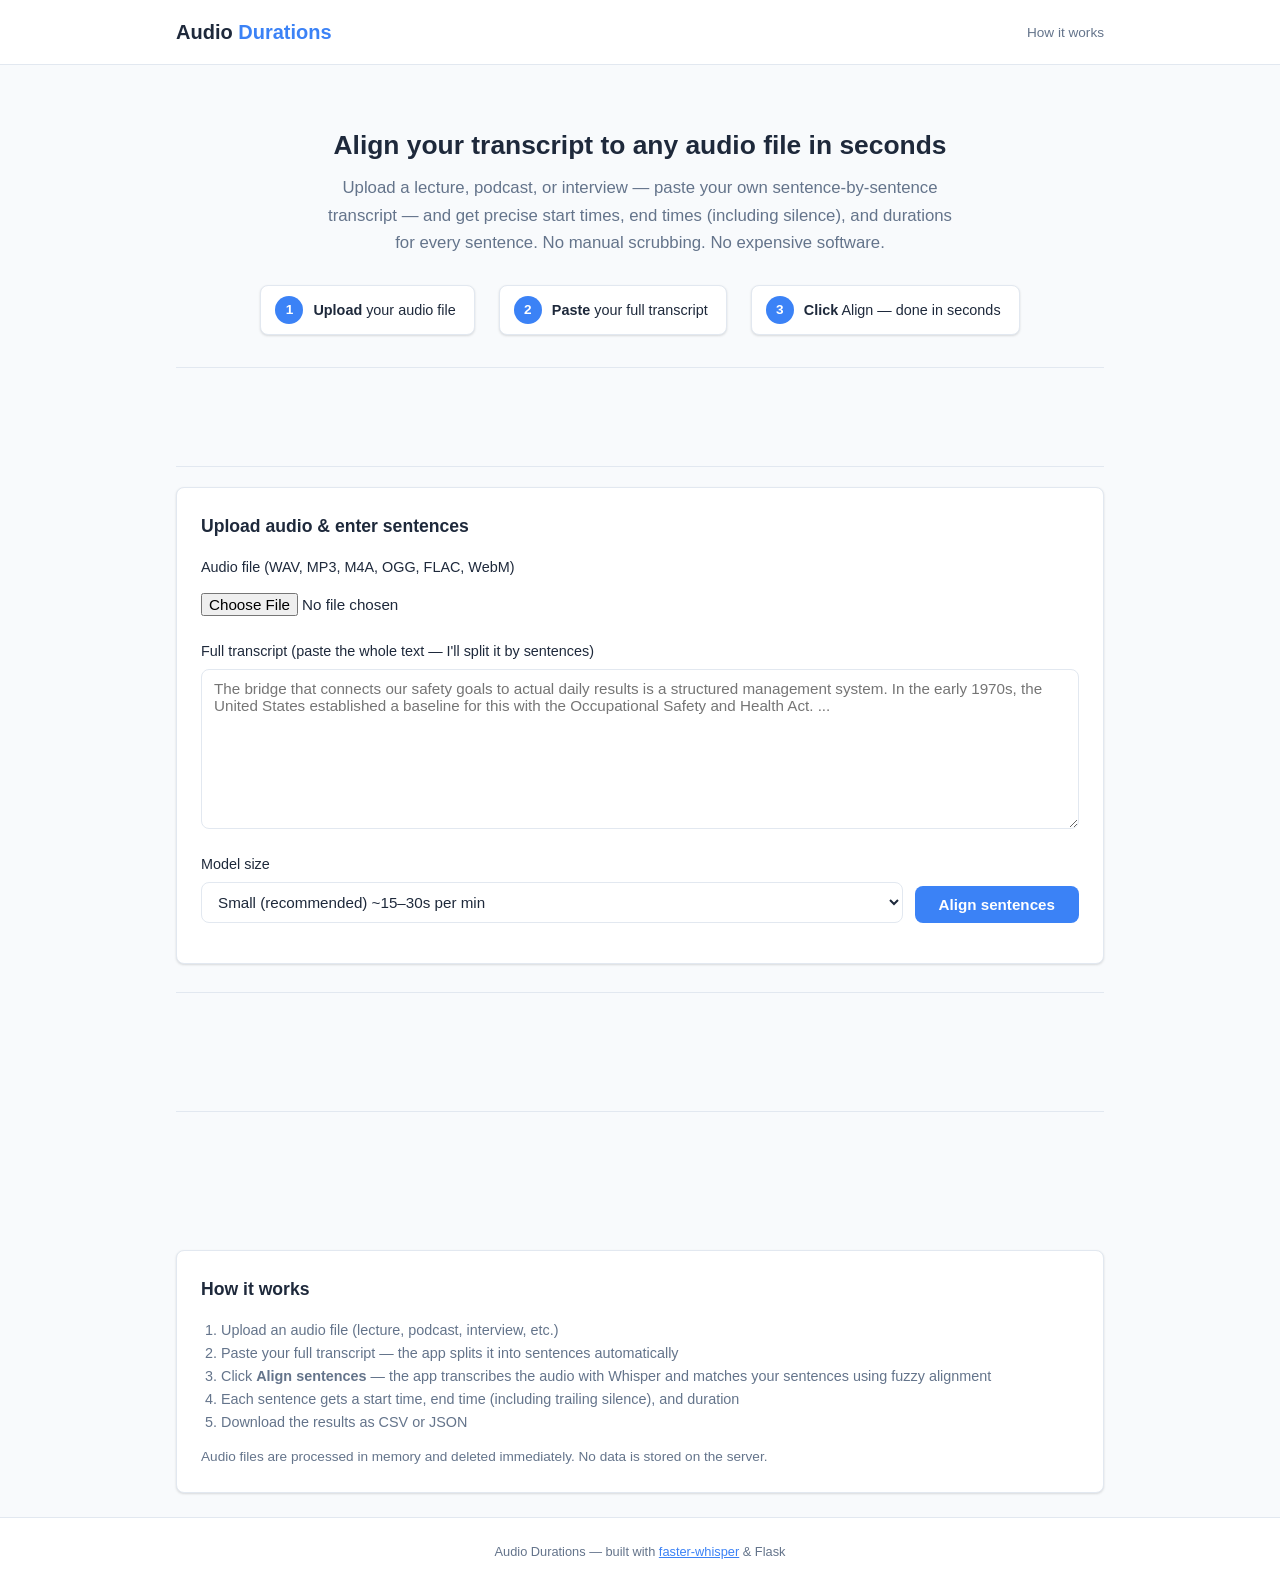
==== templates/index.html @ 29b91ee0 "Auto-split transcript into sentences by punctuation, accept full text input" ====
<!DOCTYPE html>
<html lang="en">
<head>
  <meta charset="UTF-8">
  <meta name="viewport" content="width=device-width, initial-scale=1.0">
  <title>Audio Durations &mdash; Sentence Aligner</title>
  <link rel="stylesheet" href="/static/style.css">
  <!-- Google AdSense placeholder — replace with your tag -->
  <script async src="https://pagead2.googlesyndication.com/pagead/js/adsbygoogle.js?client=ca-pub-0000000000000000"
     crossorigin="anonymous"></script>
</head>
<body>

<header class="header">
  <div class="container">
    <h1>Audio <span>Durations</span></h1>
    <nav>
      <a href="#how" style="color:var(--text-muted);text-decoration:none;font-size:.85rem;">How it works</a>
    </nav>
  </div>
</header>

<main class="container" style="padding-top:24px;">

  <!-- Hero -->
  <div class="hero">
    <h2>Align your transcript to any audio file in seconds</h2>
    <p>
      Upload a lecture, podcast, or interview &mdash; paste your own sentence-by-sentence transcript &mdash;
      and get precise start times, end times (including silence), and durations for every sentence.
      No manual scrubbing. No expensive software.
    </p>
    <div class="hero-steps">
      <div class="step">
        <div class="step-num">1</div>
        <div class="step-text"><strong>Upload</strong> your audio file</div>
      </div>
      <div class="step">
        <div class="step-num">2</div>
        <div class="step-text"><strong>Paste</strong> your full transcript</div>
      </div>
      <div class="step">
        <div class="step-num">3</div>
        <div class="step-text"><strong>Click</strong> Align &mdash; done in seconds</div>
      </div>
    </div>
  </div>

  <!-- Ad: leaderboard — after hero, before interaction -->
  <div class="ad-slot ad-leaderboard">
    <ins class="adsbygoogle"
         style="display:block"
         data-ad-client="ca-pub-0000000000000000"
         data-ad-slot="1234567890"
         data-ad-format="auto"
         data-full-width-responsive="true"></ins>
    <script>(adsbygoogle = window.adsbygoogle || []).push({});</script>
  </div>

  <!-- Upload card -->
  <div class="card">
    <h2>Upload audio &amp; enter sentences</h2>
    <form id="align-form" enctype="multipart/form-data" autocomplete="off">

      <div class="form-group">
        <label for="audio">Audio file (WAV, MP3, M4A, OGG, FLAC, WebM)</label>
        <div class="file-input-wrap">
          <input type="file" id="audio" name="audio" accept=".wav,.mp3,.m4a,.ogg,.flac,.webm" required>
        </div>
      </div>

      <div class="form-group">
        <label for="sentences">Full transcript (paste the whole text — I'll split it by sentences)</label>
        <textarea id="sentences" name="sentences" placeholder="The bridge that connects our safety goals to actual daily results is a structured management system. In the early 1970s, the United States established a baseline for this with the Occupational Safety and Health Act. ..." required></textarea>
      </div>

      <div class="form-group" style="display:flex;gap:12px;align-items:end;flex-wrap:wrap;">
        <div style="flex:1;min-width:140px;">
          <label for="model_size">Model size</label>
          <select id="model_size" name="model_size">
            <option value="tiny">Tiny (fastest) ~3–6s per min</option>
            <option value="base">Base ~6–12s per min</option>
            <option value="small" selected>Small (recommended) ~15–30s per min</option>
            <option value="medium">Medium ~45–90s per min</option>
            <option value="large-v3">Large V3 (most accurate) ~90–180s per min</option>
          </select>
        </div>
        <button type="submit" class="btn btn-primary" id="align-btn">
          Align sentences
        </button>
      </div>
    </form>

    <div class="progress-bar" id="progress-bar">
      <div class="progress-bar-fill" id="progress-fill"></div>
    </div>
  </div>

  <!-- Ad: in-feed — natural break between action and results -->
  <div class="ad-slot ad-infeed">
    <ins class="adsbygoogle"
         style="display:block"
         data-ad-client="ca-pub-0000000000000000"
         data-ad-slot="2345678901"
         data-ad-format="auto"
         data-full-width-responsive="true"></ins>
    <script>(adsbygoogle = window.adsbygoogle || []).push({});</script>
  </div>

  <!-- Results card -->
  <div class="card" id="results-card" style="display:none;">
    <h2>Results</h2>
    <div class="results-count" id="results-count"></div>
    <div class="table-wrap">
      <table>
        <thead>
          <tr>
            <th>#</th>
            <th>Sentence</th>
            <th>Start</th>
            <th>End</th>
            <th>Duration</th>
          </tr>
        </thead>
        <tbody id="results-body"></tbody>
      </table>
    </div>
    <div class="results-actions">
      <button class="btn btn-success" id="download-csv">Download CSV</button>
      <button class="btn btn-outline" id="download-json">Download JSON</button>
    </div>
  </div>

  <!-- Ad: banner — after results, before footer (lowest priority slot) -->
  <div class="ad-slot ad-footer">
    <ins class="adsbygoogle"
         style="display:block"
         data-ad-client="ca-pub-0000000000000000"
         data-ad-slot="3456789012"
         data-ad-format="auto"
         data-full-width-responsive="true"></ins>
    <script>(adsbygoogle = window.adsbygoogle || []).push({});</script>
  </div>

  <!-- How it works -->
  <div class="card" id="how">
    <h2>How it works</h2>
    <ol style="padding-left:20px;color:var(--text-muted);font-size:.9rem;">
      <li>Upload an audio file (lecture, podcast, interview, etc.)</li>
      <li>Paste your full transcript — the app splits it into sentences automatically</li>
      <li>Click <strong>Align sentences</strong> &mdash; the app transcribes the audio with Whisper and matches your sentences using fuzzy alignment</li>
      <li>Each sentence gets a start time, end time (including trailing silence), and duration</li>
      <li>Download the results as CSV or JSON</li>
    </ol>
    <p style="margin-top:12px;font-size:.85rem;color:var(--text-muted);">
      Audio files are processed in memory and deleted immediately. No data is stored on the server.
    </p>
  </div>

</main>

<footer class="footer">
  <p>Audio Durations — built with <a href="https://github.com/SYSTRAN/faster-whisper" style="color:var(--primary);">faster-whisper</a> &amp; Flask</p>
</footer>

<script>
async function downloadResults(results, format) {
  const blob = await fetch("/download", {
    method: "POST",
    headers: {"Content-Type": "application/json"},
    body: JSON.stringify({ results, format }),
  }).then(r => {
    if (!r.ok) throw new Error("Download failed");
    return r.blob();
  });
  const url = URL.createObjectURL(blob);
  const a = document.createElement("a");
  a.href = url;
  a.download = `alignment.${format}`;
  document.body.appendChild(a);
  a.click();
  a.remove();
  URL.revokeObjectURL(url);
}

function formatTime(sec) {
  const h = Math.floor(sec / 3600);
  const m = Math.floor((sec % 3600) / 60);
  const s = sec % 60;
  return h
    ? `${h}:${String(m).padStart(2,"0")}:${s.toFixed(3).padStart(7,"0")}`
    : `${m}:${s.toFixed(3).padStart(6,"0")}`;
}

const form = document.getElementById("align-form");
const btn = document.getElementById("align-btn");
const bar = document.getElementById("progress-bar");
const fill = document.getElementById("progress-fill");
const resultsCard = document.getElementById("results-card");
const resultsBody = document.getElementById("results-body");
const resultsCount = document.getElementById("results-count");
let lastResults = [];

form.addEventListener("submit", async (e) => {
  e.preventDefault();
  const fd = new FormData(form);

  btn.disabled = true;
  btn.innerHTML = '<span class="spinner"></span> Aligning...';
  bar.classList.add("active");
  fill.style.width = "30%";

  try {
    const res = await fetch("/align", { method: "POST", body: fd });
    fill.style.width = "90%";
    const data = await res.json();

    if (!res.ok) {
      alert("Error: " + (data.error || "Unknown error"));
      return;
    }

    lastResults = data.results;

    resultsBody.innerHTML = "";
    data.results.forEach((r, i) => {
      const tr = document.createElement("tr");
      tr.innerHTML = `
        <td>${i + 1}</td>
        <td class="sentence-cell">${escapeHtml(r.sentence)}</td>
        <td class="time-cell">${r.start_fmt}</td>
        <td class="time-cell">${r.end_fmt}</td>
        <td class="time-cell">${r.duration.toFixed(3)}s</td>
      `;
      resultsBody.appendChild(tr);
    });

    resultsCount.textContent = `${data.total} sentence${data.total !== 1 ? "s" : ""} aligned`;
    resultsCard.style.display = "block";
    fill.style.width = "100%";
    setTimeout(() => {
      bar.classList.remove("active");
      fill.style.width = "0";
    }, 600);
    resultsCard.scrollIntoView({ behavior: "smooth", block: "start" });
  } catch (err) {
    alert("Request failed: " + err.message);
  } finally {
    btn.disabled = false;
    btn.innerHTML = "Align sentences";
  }
});

document.getElementById("download-csv").addEventListener("click", () => {
  if (lastResults.length) downloadResults(lastResults, "csv");
});
document.getElementById("download-json").addEventListener("click", () => {
  if (lastResults.length) downloadResults(lastResults, "json");
});

function escapeHtml(text) {
  const d = document.createElement("div");
  d.textContent = text;
  return d.innerHTML;
}
</script>
</body>
</html>
---- static/style.css ----
*, *::before, *::after {
  box-sizing: border-box;
  margin: 0;
  padding: 0;
}

:root {
  --bg: #f8fafc;
  --surface: #ffffff;
  --border: #e2e8f0;
  --text: #1e293b;
  --text-muted: #64748b;
  --primary: #3b82f6;
  --primary-hover: #2563eb;
  --primary-light: #eff6ff;
  --success: #22c55e;
  --danger: #ef4444;
  --radius: 8px;
  --shadow: 0 1px 3px rgba(0,0,0,.08), 0 1px 2px rgba(0,0,0,.06);
  --shadow-lg: 0 4px 6px rgba(0,0,0,.07), 0 10px 15px rgba(0,0,0,.1);
}

body {
  font-family: -apple-system, BlinkMacSystemFont, "Segoe UI", Roboto, "Helvetica Neue", Arial, sans-serif;
  background: var(--bg);
  color: var(--text);
  line-height: 1.6;
  min-height: 100vh;
  display: flex;
  flex-direction: column;
}

.container {
  max-width: 960px;
  margin: 0 auto;
  padding: 0 16px;
  width: 100%;
}

/* Header */
.header {
  background: var(--surface);
  border-bottom: 1px solid var(--border);
  padding: 16px 0;
  position: sticky;
  top: 0;
  z-index: 10;
}
.header .container {
  display: flex;
  align-items: center;
  justify-content: space-between;
}
.header h1 {
  font-size: 1.25rem;
  font-weight: 700;
}
.header h1 span {
  color: var(--primary);
}

/* Hero */
.hero {
  text-align: center;
  padding: 40px 16px 24px;
}
.hero h2 {
  font-size: 1.65rem;
  font-weight: 800;
  line-height: 1.25;
  margin-bottom: 12px;
  color: var(--text);
}
.hero p {
  max-width: 640px;
  margin: 0 auto 28px;
  color: var(--text-muted);
  font-size: 1.05rem;
  line-height: 1.65;
}
.hero-steps {
  display: flex;
  justify-content: center;
  gap: 24px;
  flex-wrap: wrap;
}
.step {
  display: flex;
  align-items: center;
  gap: 10px;
  background: var(--surface);
  border: 1px solid var(--border);
  border-radius: var(--radius);
  padding: 10px 18px 10px 14px;
  box-shadow: var(--shadow);
}
.step-num {
  width: 28px;
  height: 28px;
  border-radius: 50%;
  background: var(--primary);
  color: #fff;
  font-size: .85rem;
  font-weight: 700;
  display: flex;
  align-items: center;
  justify-content: center;
  flex-shrink: 0;
}
.step-text {
  font-size: .9rem;
  color: var(--text);
}

@media (max-width: 640px) {
  .hero h2 { font-size: 1.3rem; }
  .hero p { font-size: .95rem; }
  .step { flex: 1; min-width: 140px; }
}

/* Ad slots — designed for visibility without disrupting flow */
.ad-slot {
  text-align: center;
  overflow: hidden;
  transition: opacity .2s;
}
.ad-slot ins {
  display: block;
}

/* Leaderboard — full width, sits between hero and form */
.ad-leaderboard {
  min-height: 100px;
  margin: 8px 0 20px;
  padding: 8px 0;
  border-top: 1px solid var(--border);
  border-bottom: 1px solid var(--border);
}

/* In-feed — sits between upload and results, wider */
.ad-infeed {
  min-height: 120px;
  margin: 28px 0;
  padding: 16px 0;
  border-top: 1px solid var(--border);
  border-bottom: 1px solid var(--border);
}

/* Footer — smallest, unobtrusive */
.ad-footer {
  min-height: 90px;
  margin: 12px 0 20px;
  padding: 8px 0;
}

/* Main card */
.card {
  background: var(--surface);
  border: 1px solid var(--border);
  border-radius: var(--radius);
  box-shadow: var(--shadow);
  padding: 24px;
  margin-bottom: 24px;
}

.card h2 {
  font-size: 1.1rem;
  font-weight: 600;
  margin-bottom: 16px;
  color: var(--text);
}

/* Form */
.form-group {
  margin-bottom: 16px;
}
.form-group label {
  display: block;
  font-weight: 500;
  font-size: .9rem;
  margin-bottom: 6px;
  color: var(--text);
}
.form-group textarea,
.form-group select,
.form-group input[type="file"] {
  width: 100%;
}
.form-group textarea {
  min-height: 160px;
  resize: vertical;
  font-family: inherit;
}

textarea, select, input[type="file"] {
  padding: 10px 12px;
  border: 1px solid var(--border);
  border-radius: var(--radius);
  font-size: .95rem;
  background: var(--surface);
  color: var(--text);
  transition: border-color .15s;
}
textarea:focus, select:focus {
  outline: none;
  border-color: var(--primary);
  box-shadow: 0 0 0 3px var(--primary-light);
}

.file-input-wrap {
  position: relative;
}
.file-input-wrap input[type="file"] {
  padding: 8px 0;
  border: none;
}

.btn {
  display: inline-flex;
  align-items: center;
  justify-content: center;
  gap: 8px;
  padding: 10px 24px;
  font-size: .95rem;
  font-weight: 600;
  border: none;
  border-radius: var(--radius);
  cursor: pointer;
  transition: all .15s;
  text-decoration: none;
}
.btn:disabled {
  opacity: .6;
  cursor: not-allowed;
}
.btn-primary {
  background: var(--primary);
  color: #fff;
}
.btn-primary:hover:not(:disabled) {
  background: var(--primary-hover);
}
.btn-success {
  background: var(--success);
  color: #fff;
}
.btn-success:hover:not(:disabled) {
  filter: brightness(1.08);
}
.btn-outline {
  background: transparent;
  border: 1px solid var(--border);
  color: var(--text);
}
.btn-outline:hover:not(:disabled) {
  border-color: var(--text-muted);
}

/* Spinner */
.spinner {
  display: inline-block;
  width: 18px;
  height: 18px;
  border: 2px solid rgba(255,255,255,.3);
  border-top-color: #fff;
  border-radius: 50%;
  animation: spin .6s linear infinite;
}
@keyframes spin { to { transform: rotate(360deg); } }

/* Progress bar */
.progress-bar {
  display: none;
  width: 100%;
  height: 4px;
  background: var(--border);
  border-radius: 2px;
  overflow: hidden;
  margin: 16px 0;
}
.progress-bar.active {
  display: block;
}
.progress-bar-fill {
  height: 100%;
  width: 0;
  background: linear-gradient(90deg, var(--primary), #6366f1);
  border-radius: 2px;
  transition: width .3s;
}

/* Results table */
.table-wrap {
  overflow-x: auto;
}
table {
  width: 100%;
  border-collapse: collapse;
  font-size: .9rem;
}
thead {
  background: var(--bg);
}
th {
  text-align: left;
  padding: 10px 12px;
  font-weight: 600;
  font-size: .8rem;
  text-transform: uppercase;
  letter-spacing: .04em;
  color: var(--text-muted);
  border-bottom: 2px solid var(--border);
  white-space: nowrap;
}
td {
  padding: 10px 12px;
  border-bottom: 1px solid var(--border);
  vertical-align: top;
}
tr:hover td {
  background: var(--primary-light);
}
td.sentence-cell {
  max-width: 320px;
}
td.time-cell {
  white-space: nowrap;
  font-variant-numeric: tabular-nums;
}

.results-actions {
  display: flex;
  gap: 8px;
  margin-top: 16px;
  flex-wrap: wrap;
}

.results-count {
  font-size: .85rem;
  color: var(--text-muted);
  margin-bottom: 12px;
}

/* Footer */
.footer {
  margin-top: auto;
  text-align: center;
  padding: 24px 16px;
  font-size: .8rem;
  color: var(--text-muted);
  border-top: 1px solid var(--border);
  background: var(--surface);
}

/* Responsive */
@media (max-width: 640px) {
  .card { padding: 16px; }
  th, td { padding: 8px; }
  td.sentence-cell { max-width: 160px; }
  .header h1 { font-size: 1.05rem; }
}
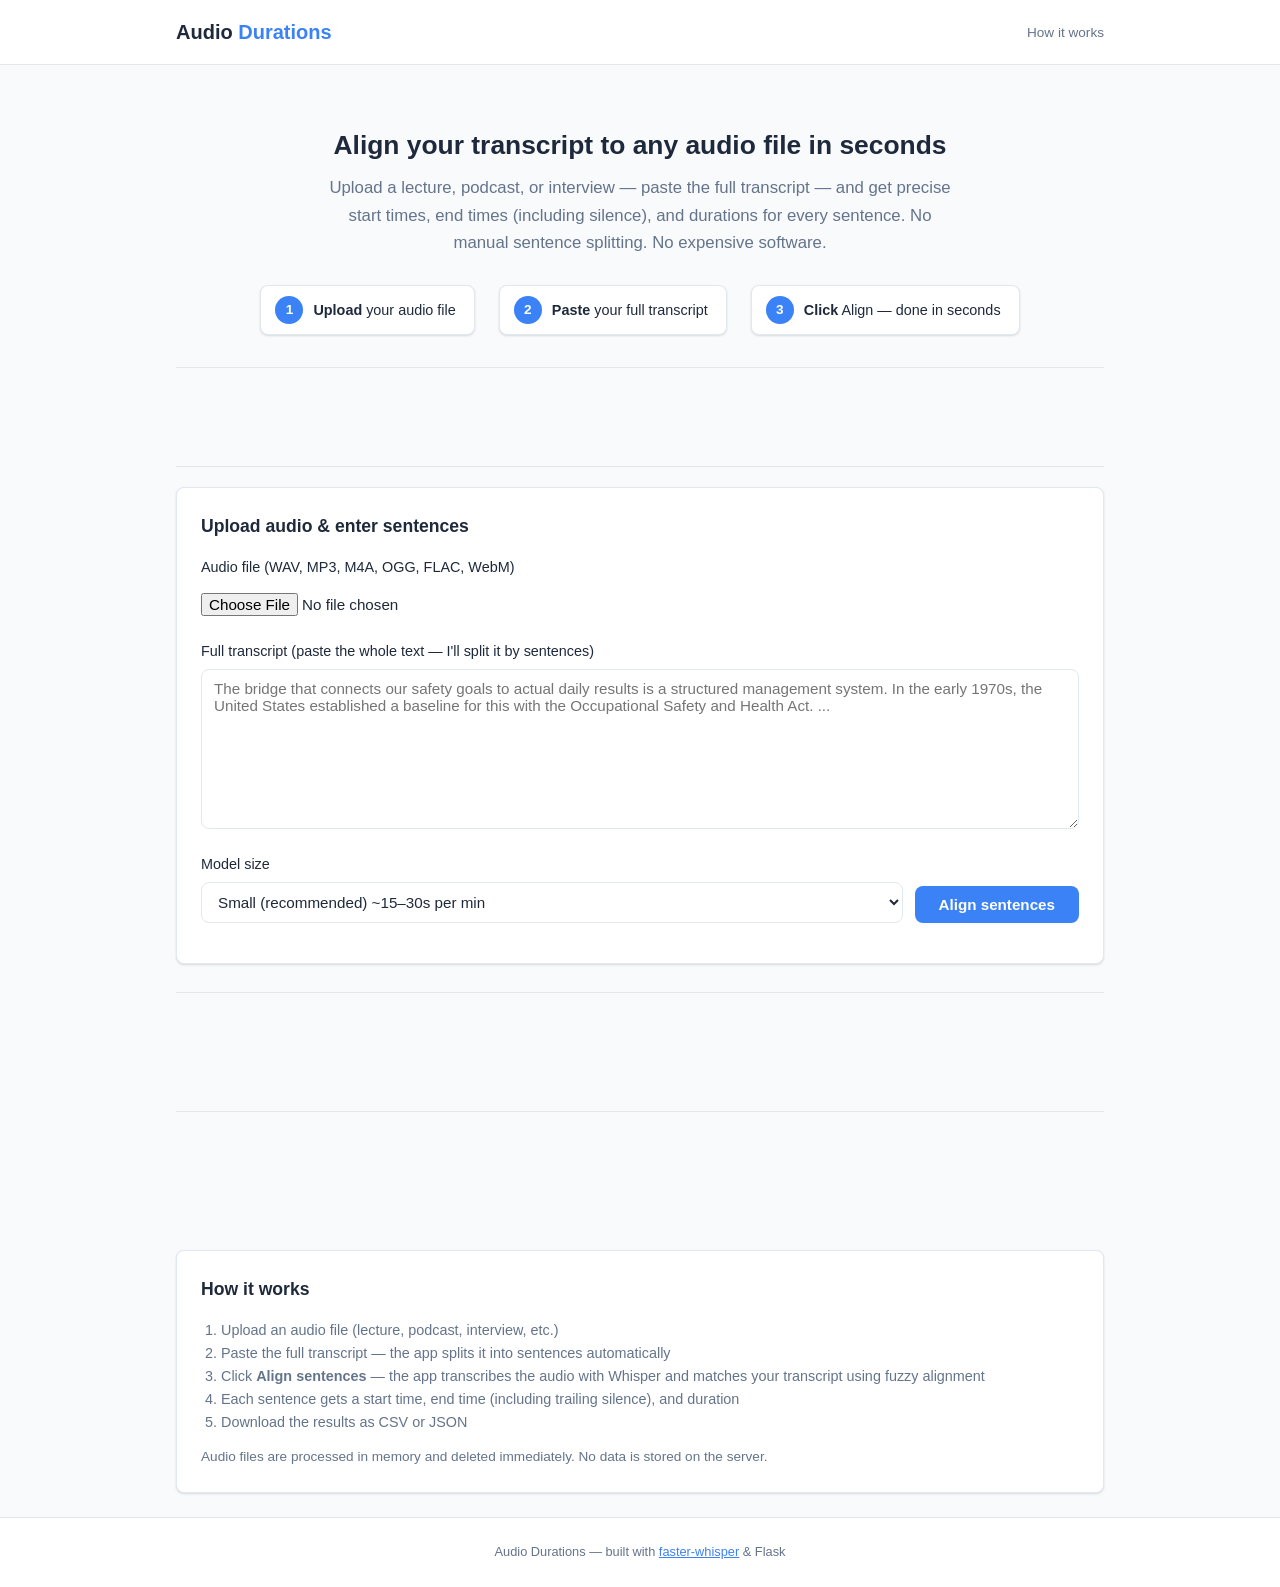
==== commit 22d9bdce: "Update descriptions to reflect auto-split workflow" ====
--- a/templates/index.html
+++ b/templates/index.html
@@ -26,9 +26,9 @@
   <div class="hero">
     <h2>Align your transcript to any audio file in seconds</h2>
     <p>
-      Upload a lecture, podcast, or interview &mdash; paste your own sentence-by-sentence transcript &mdash;
+      Upload a lecture, podcast, or interview &mdash; paste the full transcript &mdash;
       and get precise start times, end times (including silence), and durations for every sentence.
-      No manual scrubbing. No expensive software.
+      No manual sentence splitting. No expensive software.
     </p>
     <div class="hero-steps">
       <div class="step">
@@ -147,8 +147,8 @@
     <h2>How it works</h2>
     <ol style="padding-left:20px;color:var(--text-muted);font-size:.9rem;">
       <li>Upload an audio file (lecture, podcast, interview, etc.)</li>
-      <li>Paste your full transcript — the app splits it into sentences automatically</li>
-      <li>Click <strong>Align sentences</strong> &mdash; the app transcribes the audio with Whisper and matches your sentences using fuzzy alignment</li>
+      <li>Paste the full transcript — the app splits it into sentences automatically</li>
+      <li>Click <strong>Align sentences</strong> &mdash; the app transcribes the audio with Whisper and matches your transcript using fuzzy alignment</li>
       <li>Each sentence gets a start time, end time (including trailing silence), and duration</li>
       <li>Download the results as CSV or JSON</li>
     </ol>
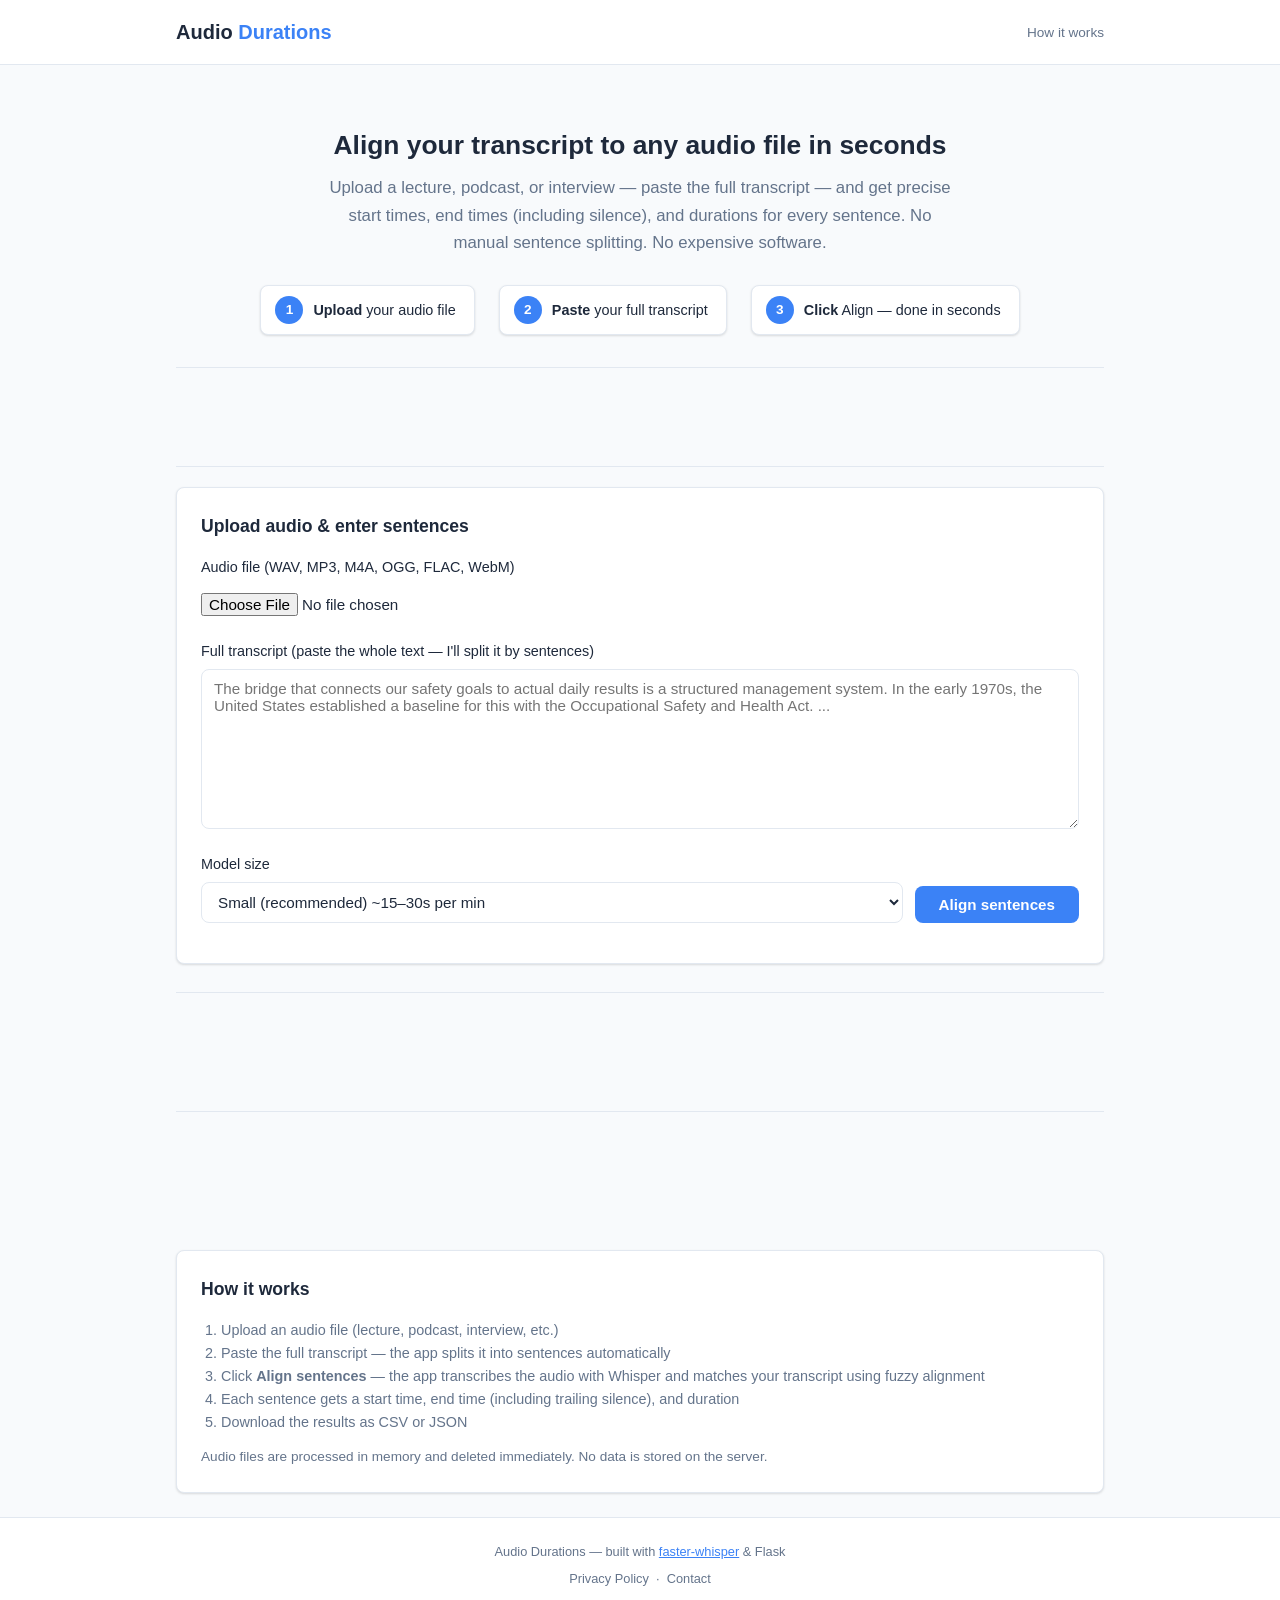
==== commit d01d6a39: "Add Privacy Policy and Contact pages for AdSense compliance" ====
--- a/templates/index.html
+++ b/templates/index.html
@@ -161,6 +161,11 @@
 
 <footer class="footer">
   <p>Audio Durations — built with <a href="https://github.com/SYSTRAN/faster-whisper" style="color:var(--primary);">faster-whisper</a> &amp; Flask</p>
+  <p style="margin-top:6px;">
+    <a href="/privacy" style="color:var(--text-muted);text-decoration:none;">Privacy Policy</a>
+    &nbsp;&middot;&nbsp;
+    <a href="/contact" style="color:var(--text-muted);text-decoration:none;">Contact</a>
+  </p>
 </footer>
 
 <script>
@@ -206,12 +211,22 @@
   const fd = new FormData(form);
 
   btn.disabled = true;
-  btn.innerHTML = '<span class="spinner"></span> Aligning...';
+  btn.innerHTML = '<span class="spinner"></span> Starting...';
   bar.classList.add("active");
-  fill.style.width = "30%";
-
-  try {
+  fill.style.width = "10%";
+
+  const tryAlign = async () => {
     const res = await fetch("/align", { method: "POST", body: fd });
+
+    if (res.status === 503) {
+      const data = await res.json();
+      const pos = data.queue || "?";
+      btn.innerHTML = `<span class="spinner"></span> Waiting (${pos} ahead)...`;
+      fill.style.width = "20%";
+      await new Promise(r => setTimeout(r, 3000));
+      return tryAlign();
+    }
+
     fill.style.width = "90%";
     const data = await res.json();
 
@@ -219,6 +234,12 @@
       alert("Error: " + (data.error || "Unknown error"));
       return;
     }
+
+    return data;
+  };
+
+  try {
+    const data = await tryAlign();
 
     lastResults = data.results;
 
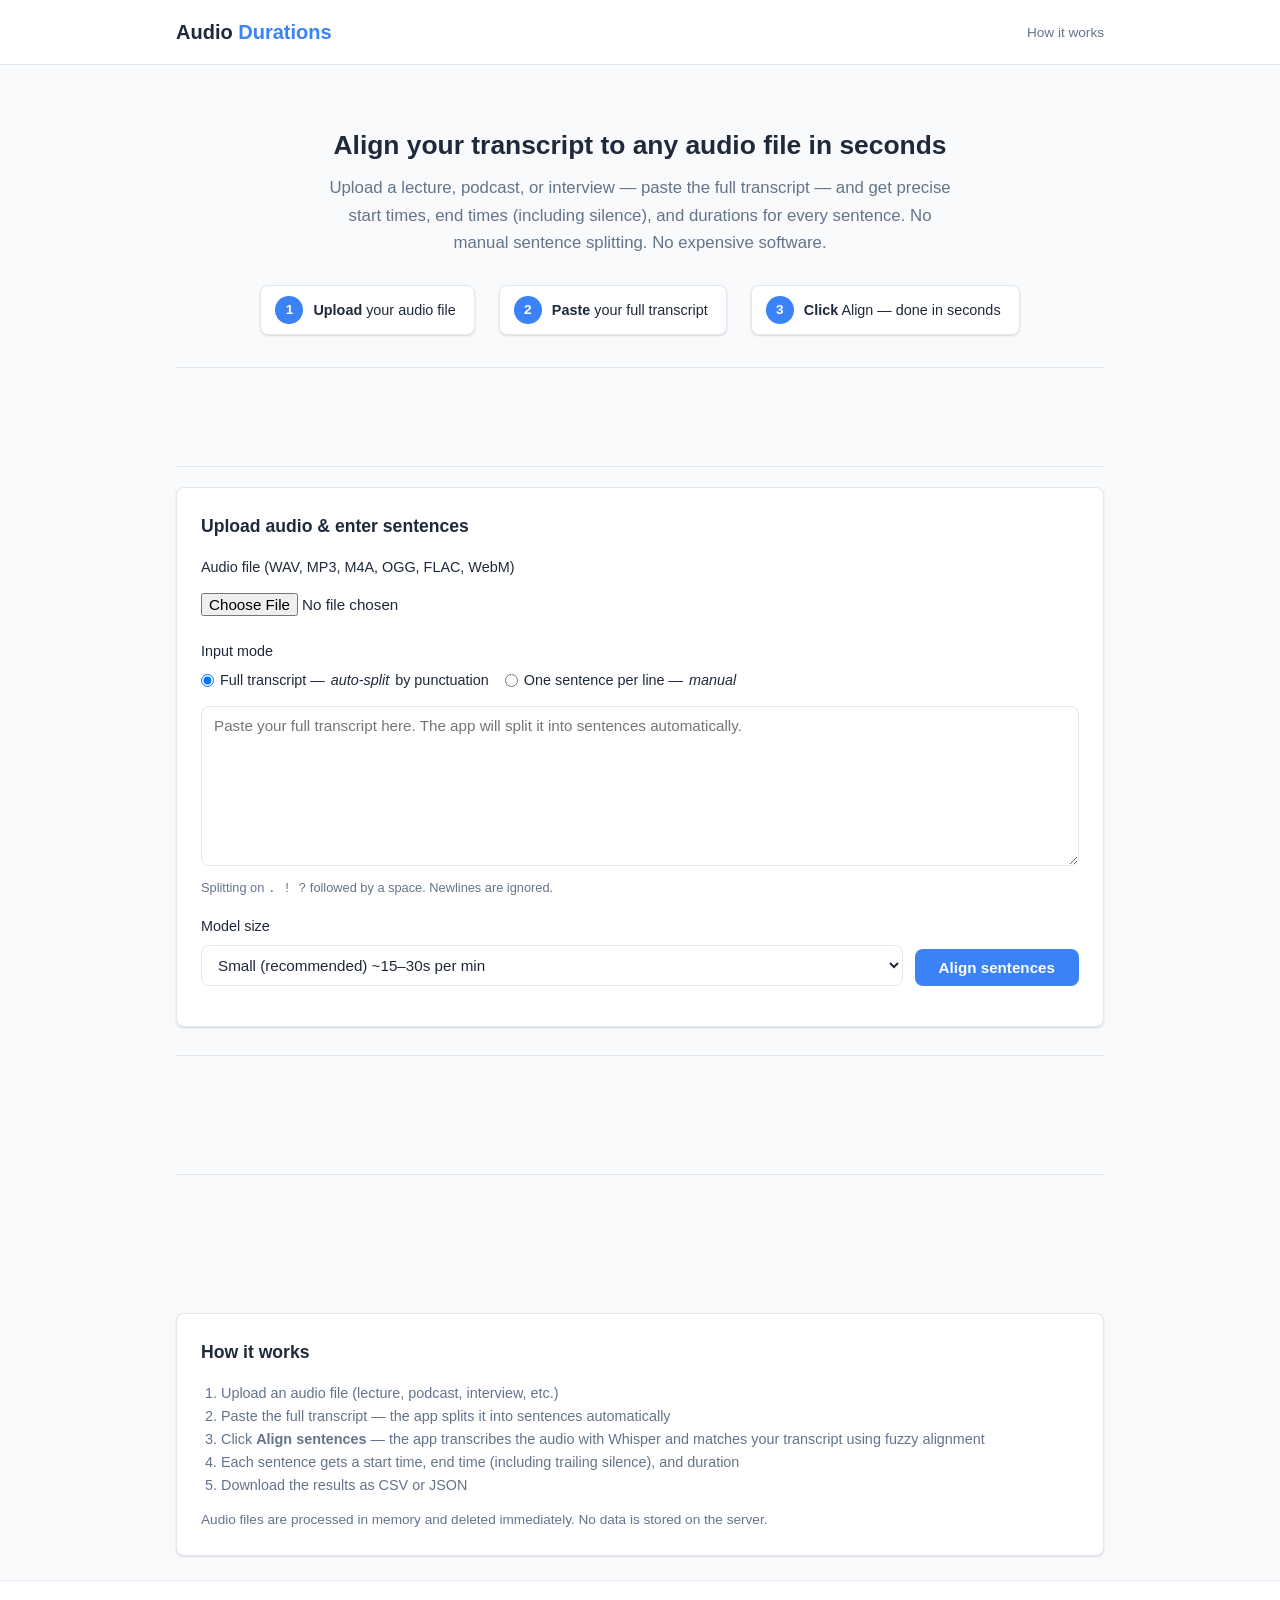
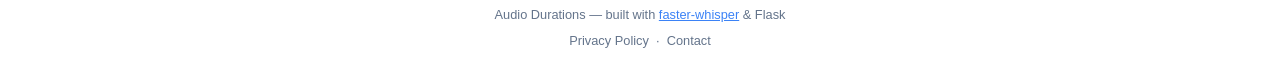
==== commit 28c29910: "Add auto-split / manual toggle to web UI and README" ====
--- a/templates/index.html
+++ b/templates/index.html
@@ -70,8 +70,21 @@
       </div>
 
       <div class="form-group">
-        <label for="sentences">Full transcript (paste the whole text — I'll split it by sentences)</label>
-        <textarea id="sentences" name="sentences" placeholder="The bridge that connects our safety goals to actual daily results is a structured management system. In the early 1970s, the United States established a baseline for this with the Occupational Safety and Health Act. ..." required></textarea>
+        <label>Input mode</label>
+        <div style="display:flex;gap:16px;flex-wrap:wrap;margin-bottom:8px;">
+          <label style="font-weight:400;font-size:.9rem;display:flex;align-items:center;gap:6px;cursor:pointer;">
+            <input type="radio" name="mode" value="auto" checked onchange="toggleMode()">
+            Full transcript — <em>auto-split</em> by punctuation
+          </label>
+          <label style="font-weight:400;font-size:.9rem;display:flex;align-items:center;gap:6px;cursor:pointer;">
+            <input type="radio" name="mode" value="manual" onchange="toggleMode()">
+            One sentence per line — <em>manual</em>
+          </label>
+        </div>
+        <textarea id="sentences" name="sentences" placeholder="Paste your full transcript here. The app will split it into sentences automatically." required></textarea>
+        <p id="mode-hint" style="font-size:.8rem;color:var(--text-muted);margin-top:4px;">
+          Splitting on <code>. ! ?</code> followed by a space. Newlines are ignored.
+        </p>
       </div>
 
       <div class="form-group" style="display:flex;gap:12px;align-items:end;flex-wrap:wrap;">
@@ -247,7 +260,7 @@
     data.results.forEach((r, i) => {
       const tr = document.createElement("tr");
       tr.innerHTML = `
-        <td>${i + 1}</td>
+        <td>${r.number}</td>
         <td class="sentence-cell">${escapeHtml(r.sentence)}</td>
         <td class="time-cell">${r.start_fmt}</td>
         <td class="time-cell">${r.end_fmt}</td>
@@ -279,6 +292,19 @@
   if (lastResults.length) downloadResults(lastResults, "json");
 });
 
+function toggleMode() {
+  const mode = document.querySelector('input[name="mode"]:checked').value;
+  const ta = document.getElementById("sentences");
+  const hint = document.getElementById("mode-hint");
+  if (mode === "auto") {
+    ta.placeholder = "Paste your full transcript here. The app will split it into sentences automatically.";
+    hint.innerHTML = 'Splitting on <code>. ! ?</code> followed by a space. Newlines are ignored.';
+  } else {
+    ta.placeholder = "One sentence per line. Each line becomes one segment.";
+    hint.innerHTML = 'Each non-empty line is treated as one sentence. No auto-splitting.';
+  }
+}
+
 function escapeHtml(text) {
   const d = document.createElement("div");
   d.textContent = text;
